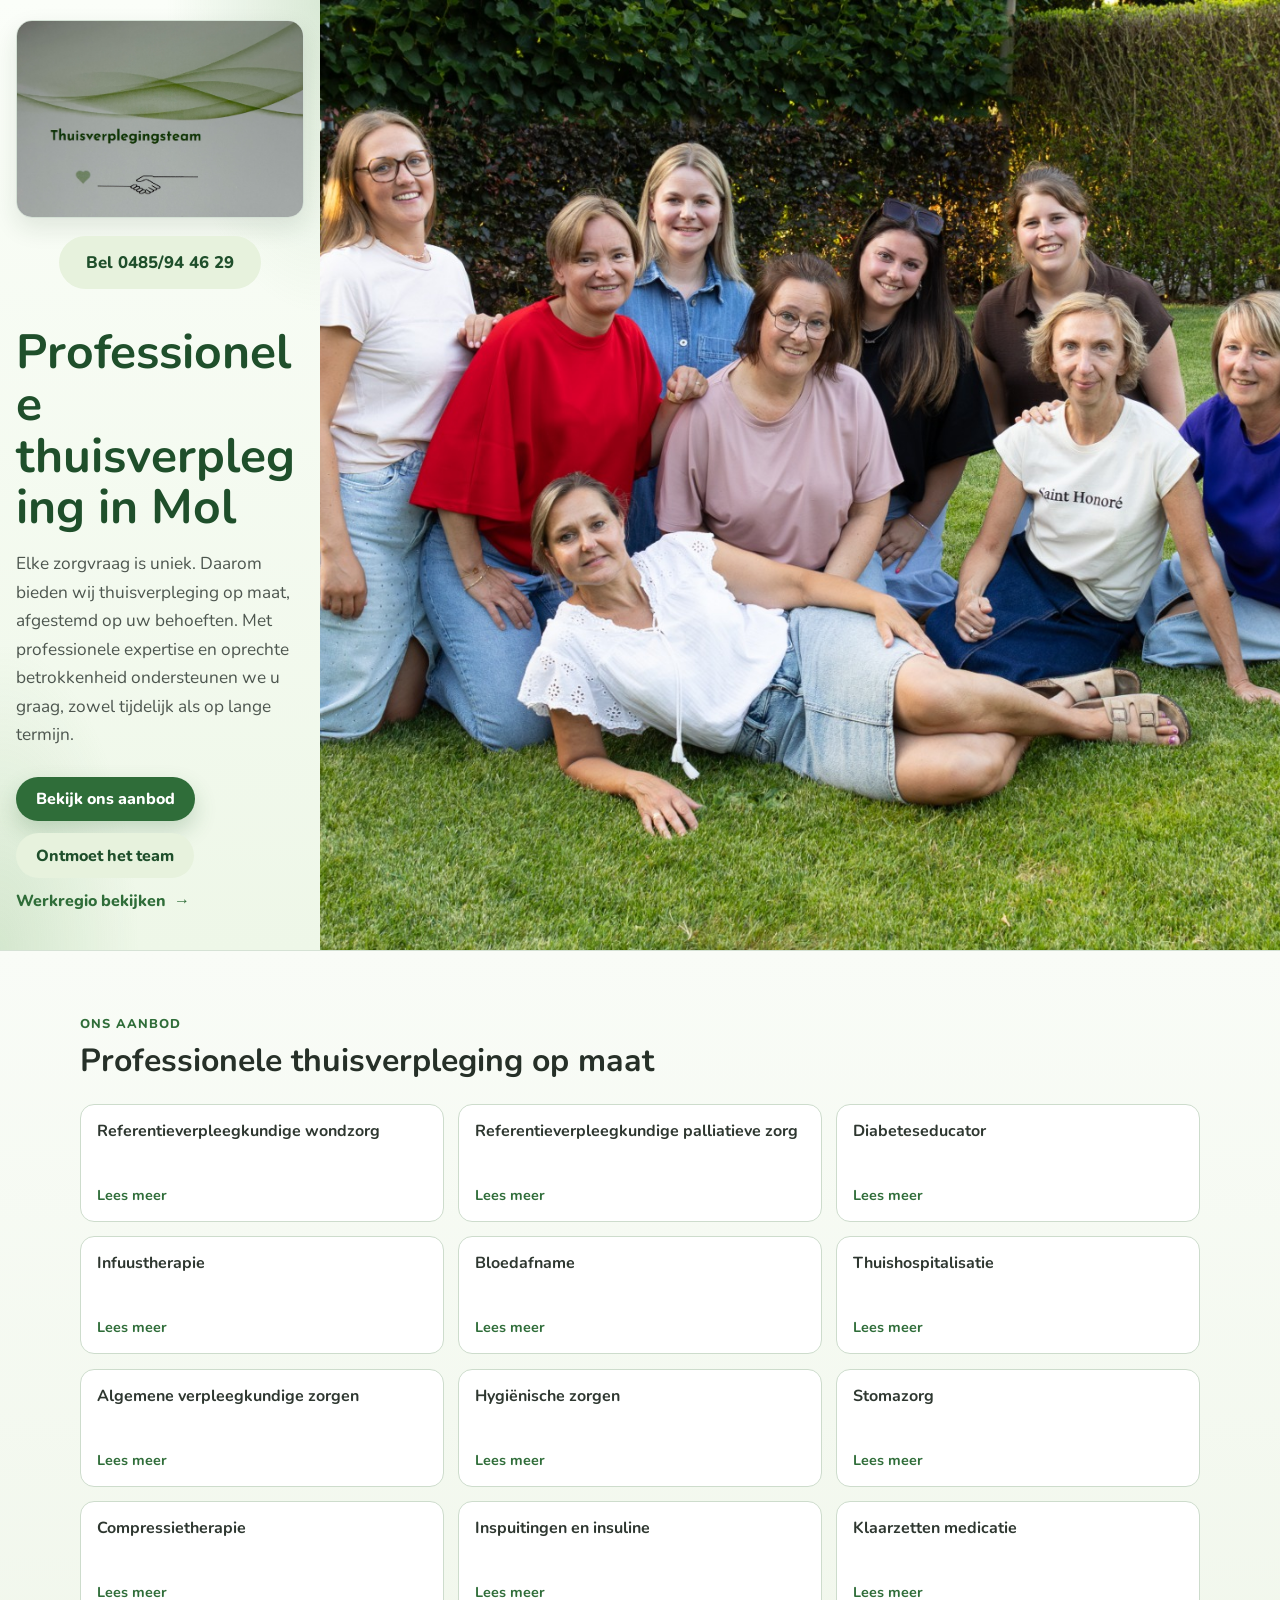
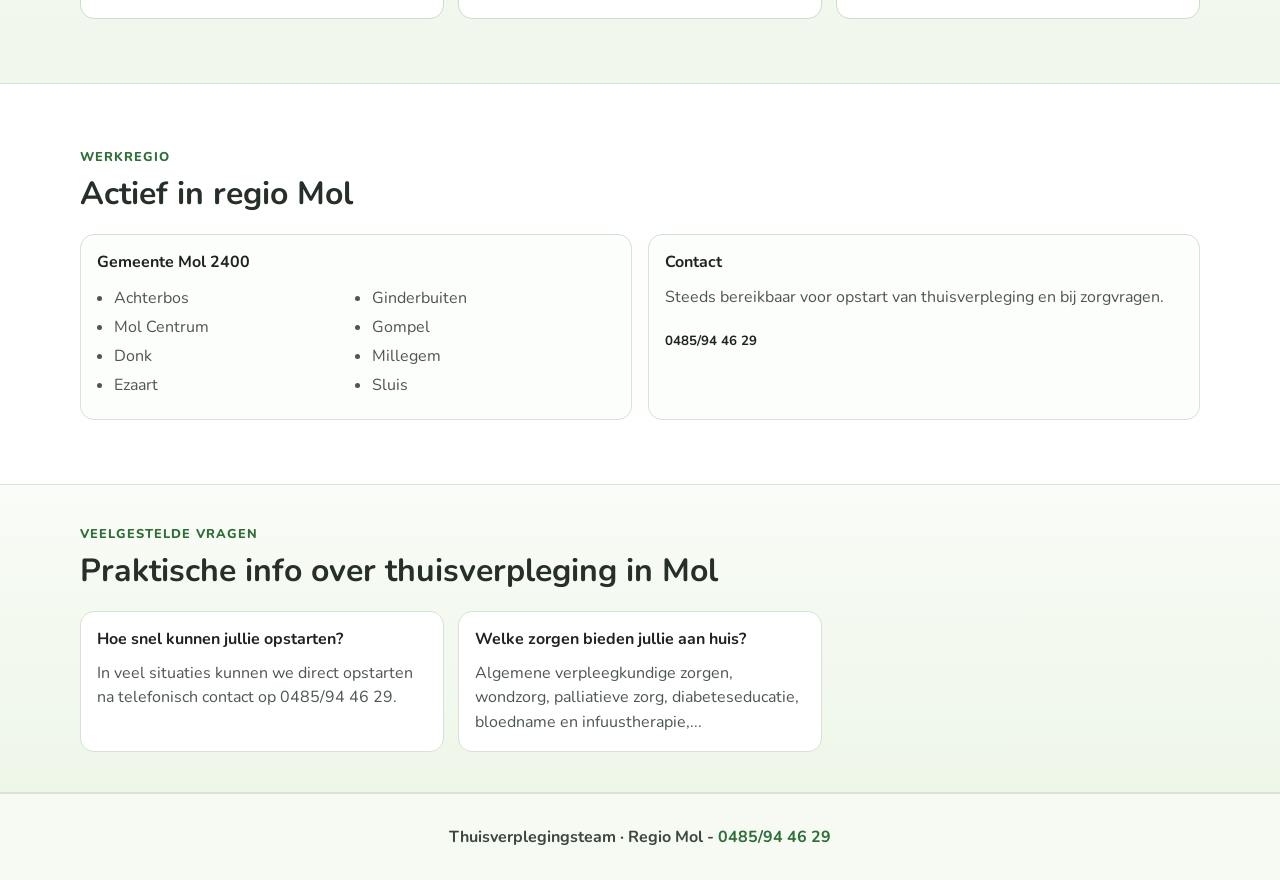
==== index.html @ 02ca42aa "changed picture" ====
<!DOCTYPE html>
<html lang="nl">
<head>
  <meta charset="UTF-8">
  <meta name="viewport" content="width=device-width, initial-scale=1.0">
  <meta name="description" content="Thuisverpleging in Mol met professionele verpleegkundige zorg aan huis, snelle opstart en persoonlijke begeleiding.">
  <meta name="robots" content="index, follow, max-image-preview:large">
  <meta property="og:type" content="website">
  <meta property="og:locale" content="nl_BE">
  <meta property="og:title" content="Thuisverpleging in Mol | Thuisverplegingsteam">
  <meta property="og:description" content="Professionele thuisverpleging in Mol met zorg op maat, snelle opstart en warme begeleiding.">
  <meta property="og:image" content="assets/portraits/groepsfoto.png">
  <meta property="og:image:alt" content="Thuisverpleging in regio Mol">
  <meta name="twitter:card" content="summary_large_image">
  <meta name="twitter:title" content="Thuisverpleging in Mol | Thuisverplegingsteam">
  <meta name="twitter:description" content="Professionele thuisverpleging in Mol met zorg op maat en snelle opstart.">
  <title>Thuisverpleging in Mol | Thuisverplegingsteam</title>
  <link rel="preconnect" href="https://fonts.googleapis.com">
  <link rel="preconnect" href="https://fonts.gstatic.com" crossorigin>
  <link href="https://fonts.googleapis.com/css2?family=Nunito:wght@400;600;700;800&display=swap" rel="stylesheet">
  <link rel="stylesheet" href="styles.css">
  <script type="application/ld+json">
    {
      "@context": "https://schema.org",
      "@type": "HomeHealthCareService",
      "name": "Thuisverplegingsteam",
      "description": "Professionele thuisverpleging in regio Mol met persoonlijke zorg op maat.",
      "telephone": "+32485944629",
      "areaServed": {
        "@type": "Place",
        "name": "Mol"
      },
      "address": {
        "@type": "PostalAddress",
        "addressLocality": "Mol",
        "postalCode": "2400",
        "addressCountry": "BE"
      },
      "hasOfferCatalog": {
        "@type": "OfferCatalog",
        "name": "Thuisverpleging diensten",
        "itemListElement": [
          {"@type": "Offer", "itemOffered": {"@type": "Service", "name": "Wondzorg"}},
          {"@type": "Offer", "itemOffered": {"@type": "Service", "name": "Palliatieve zorg"}},
          {"@type": "Offer", "itemOffered": {"@type": "Service", "name": "Diabeteseducatie"}},
          {"@type": "Offer", "itemOffered": {"@type": "Service", "name": "Infuustherapie"}}
        ]
      }
    }
  </script>
  <script type="application/ld+json">
    {
      "@context": "https://schema.org",
      "@type": "FAQPage",
      "mainEntity": [
        {
          "@type": "Question",
          "name": "Hoe snel kunnen jullie opstarten?",
          "acceptedAnswer": {
            "@type": "Answer",
            "text": "In veel situaties kunnen we snel opstarten na telefonisch contact op 0485/94 46 29."
          }
        },
        {
          "@type": "Question",
          "name": "In welke regio werken jullie?",
          "acceptedAnswer": {
            "@type": "Answer",
            "text": "Wij werken in Mol (2400), inclusief onder andere Achterbos, Donk, Gompel, Rauw en Wezel."
          }
        },
        {
          "@type": "Question",
          "name": "Welke zorgen bieden jullie aan huis?",
          "acceptedAnswer": {
            "@type": "Answer",
            "text": "Onder meer wondzorg, palliatieve zorg, diabeteseducatie, infuustherapie en algemene verpleegkundige zorgen."
          }
        }
      ]
    }
  </script>
</head>
<body>
  <main class="site">
    <header class="hero">
      <div class="hero-inner">
        <div class="hero-content-panel">
          <div class="hero-bg" aria-hidden="true"></div>

          <div class="hero-content-inner">
            <div class="brand-banner-wrap">
              <img class="brand-banner" src="assets/voorbeeld.jpg" alt="Thuisverplegingsteam logo en header">
            </div>

            <div class="topbar">
              <div class="top-actions">
                <a class="btn btn-soft top-call-btn" href="tel:0485944629">Bel 0485/94 46 29</a>
              </div>
            </div>

            <div class="hero-layout">
              <div class="hero-copy">
                <h1>Professionele thuisverpleging in Mol</h1>
                <p>
                    Elke zorgvraag is uniek. 
                    Daarom bieden wij thuisverpleging op maat, afgestemd op uw behoeften. 
                    Met professionele expertise en oprechte betrokkenheid ondersteunen we u graag, zowel tijdelijk als op lange termijn.
                </p>
                <div class="actions">
                  <a class="btn" href="#aanbod">Bekijk ons aanbod</a>
                  <a class="btn btn-soft" href="ons-team.html">Ontmoet het team</a>
                  <a class="link-arrow" href="#regio">Werkregio bekijken</a>
                </div>
              </div>
            </div>
          </div>
        </div>

        <aside class="hero-image-panel" aria-label="Groepsfoto">
          <img class="hero-image" src="assets/portraits/groepsfoto.png" alt="Thuisverpleging in regio Mol" fetchpriority="high" decoding="async">
        </aside>
      </div>
    </header>

    <!--section class="trust">
      <div class="container">
        <h2>Wendy Van der Borght</h2>
        <p class="subtitle">Referentieverpleegkundige palliatieve zorg</p>
        <p class="quote">"Wees gerust, wij begrijpen jouw zorg."</p>
        <p class="lead">
          Wij zijn een ervaren team en bouwen elke zorgrelatie op vertrouwen, duidelijkheid en respect.
          Hieronder vind je een overzicht van onze zorgverlening.
        </p>
      </div>
    </section-->

    <section id="aanbod" class="services">
      <div class="container">
        <p class="section-tag">Ons Aanbod</p>
        <h3>Professionele thuisverpleging op maat</h3>
        <div class="service-grid">
          <a class="service-card" href="services/wondzorg.html"><span>Referentieverpleegkundige wondzorg</span><strong>Lees meer</strong></a>
          <a class="service-card" href="services/palliatieve-zorg.html"><span>Referentieverpleegkundige palliatieve zorg</span><strong>Lees meer</strong></a>
          <a class="service-card" href="services/diabeteseducator.html"><span>Diabeteseducator</span><strong>Lees meer</strong></a>
          <a class="service-card" href="services/infuustherapie.html"><span>Infuustherapie</span><strong>Lees meer</strong></a>
          <a class="service-card" href="services/bloedafname.html"><span>Bloedafname</span><strong>Lees meer</strong></a>
          <a class="service-card" href="services/thuishospitalisatie.html"><span>Thuishospitalisatie</span><strong>Lees meer</strong></a>
          <a class="service-card" href="services/algemene-verpleegkundige-zorgen.html"><span>Algemene verpleegkundige zorgen</span><strong>Lees meer</strong></a>
          <a class="service-card" href="services/hygienische-zorgen.html"><span>Hygiënische zorgen</span><strong>Lees meer</strong></a>
          <a class="service-card" href="services/stomazorg.html"><span>Stomazorg</span><strong>Lees meer</strong></a>
          <a class="service-card" href="services/compressietherapie.html"><span>Compressietherapie</span><strong>Lees meer</strong></a>
          <a class="service-card" href="services/inspuitingen-en-insuline.html"><span>Inspuitingen en insuline</span><strong>Lees meer</strong></a>
          <a class="service-card" href="services/klaarzetten-medicatie.html"><span>Klaarzetten medicatie</span><strong>Lees meer</strong></a>
        </div>
      </div>
    </section>

    <section id="regio" class="regions">
      <div class="container">
        <p class="section-tag">Werkregio</p>
        <h3>Actief in regio Mol</h3>
        <div class="region-grid">
          <article>
            <h4>Gemeente Mol 2400</h4>
            <ul>
              <li>Achterbos</li>
              <li>Mol Centrum</li>
              <li>Donk</li>
              <li>Ezaart</li>
              <li>Ginderbuiten</li>
              <li>Gompel</li>
              <li>Millegem</li>
              <li>Sluis</li>
            </ul>
          </article>
          <article class="contact-card">
            <h4>Contact</h4>
            <p>Steeds bereikbaar voor opstart van thuisverpleging en bij zorgvragen.</p>
            <h5>0485/94 46 29</h5>
          </article>
        </div>
      </div>
    </section>

    <section class="faq" aria-labelledby="faq-title">
      <div class="container">
        <p class="section-tag">Veelgestelde vragen</p>
        <h3 id="faq-title">Praktische info over thuisverpleging in Mol</h3>
        <div class="faq-grid">
          <article>
            <h4>Hoe snel kunnen jullie opstarten?</h4>
            <p>In veel situaties kunnen we direct opstarten na telefonisch contact op 0485/94 46 29.</p>
          </article>
          <article>
            <h4>Welke zorgen bieden jullie aan huis?</h4>
            <p>Algemene verpleegkundige zorgen, wondzorg, palliatieve zorg, diabeteseducatie, bloedname en infuustherapie,...</p>
          </article>
        </div>
      </div>
    </section>

    <footer class="site-footer">
      <p>Thuisverplegingsteam · Regio Mol - <a href="tel:0485944629">0485/94 46 29</a></p>
    </footer>
  </main>
</body>
</html>
---- styles.css ----
:root {
  --green-50: #f6faf3;
  --green-100: #ebf5e4;
  --green-200: #d6eac9;
  --green-500: #6ea768;
  --green-700: #2f6d39;
  --green-800: #1f4f2b;
  --text-900: #1f2320;
  --text-700: #4d564f;
  --line: #d8e2d7;
}

* {
  box-sizing: border-box;
}

body {
  margin: 0;
  font-family: "Nunito", "Segoe UI", sans-serif;
  color: var(--text-900);
  background: linear-gradient(180deg, #fcfefb 0%, #f4f8f1 100%);
  overflow-x: hidden;
}

.site {
  min-height: 100vh;
}

.container {
  width: min(1120px, calc(100% - 2rem));
  margin: 0 auto;
}

.hero {
  position: relative;
  min-height: auto;
  border-bottom: 1px solid #d5e2d5;
}

.hero-bg {
  position: absolute;
  inset: 0;
  z-index: -1;
  background:
    radial-gradient(ellipse 80% 55% at 100% 0%, rgba(110, 167, 104, 0.24), transparent 60%),
    radial-gradient(ellipse 70% 52% at 0% 100%, rgba(110, 167, 104, 0.2), transparent 62%),
    linear-gradient(180deg, #fbfef9 0%, #eef7e8 100%);
}

.hero-inner {
  min-height: auto;
  display: grid;
  grid-template-columns: 1fr;
}

.hero-content-panel {
  position: relative;
  isolation: isolate;
  overflow: hidden;
}

.hero-content-inner {
  width: calc(100% - 1.5rem);
  margin: 0 auto;
  padding: 1rem 0 1.8rem;
}

.brand-banner-wrap {
  margin-bottom: 0.8rem;
  border-radius: 12px;
  overflow: hidden;
  border: 1px solid #d4e1d5;
  box-shadow: 0 10px 24px rgba(28, 56, 28, 0.11);
  background: #f8fbf6;
}

.brand-banner {
  display: block;
  width: 100%;
  height: auto;
}

.topbar {
  display: flex;
  justify-content: center;
  align-items: center;
  gap: 1rem;
  margin-bottom: 1.2rem;
}

.top-actions {
  display: flex;
  align-items: center;
  justify-content: center;
}

.top-call-btn {
  font-size: 1rem;
  padding: 0.84rem 1.35rem;
}

.text-link {
  text-decoration: none;
  color: var(--green-700);
  font-weight: 800;
}

.text-link:hover,
.text-link:focus-visible {
  text-decoration: underline;
}

.brand {
  margin: 0;
  font-weight: 800;
  letter-spacing: 0.015em;
  color: var(--green-700);
  font-size: clamp(1.1rem, 2.5vw, 1.45rem);
}

.hero-copy {
  max-width: 720px;
}

.hero-layout {
  margin-top: 0.2rem;
}

.eyebrow {
  margin: 0;
  text-transform: uppercase;
  letter-spacing: 0.08em;
  font-size: 0.8rem;
  font-weight: 800;
  color: var(--green-700);
}

h1 {
  margin: 0.42rem 0 1rem;
  font-size: clamp(1.85rem, 8.2vw, 2.6rem);
  line-height: 1.08;
  color: var(--green-800);
  overflow-wrap: anywhere;
  hyphens: auto;
}

.hero-copy p {
  margin: 0;
  max-width: 62ch;
  line-height: 1.55;
  font-size: 1.01rem;
  color: var(--text-700);
}

.hero-image-panel {
  order: -1;
  min-height: 46vh;
  overflow: hidden;
}

.hero-image {
  width: 100%;
  height: 46vh;
  display: block;
  object-fit: cover;
  object-position: center;
  filter: none;
}

.actions {
  margin-top: 1.2rem;
  display: flex;
  flex-direction: column;
  align-items: stretch;
  gap: 0.55rem;
}

.actions .btn,
.actions .btn-soft {
  width: 100%;
}

.btn {
  display: inline-flex;
  align-items: center;
  justify-content: center;
  text-decoration: none;
  border: 0;
  border-radius: 999px;
  padding: 0.7rem 1.25rem;
  font-weight: 800;
  background: var(--green-700);
  color: #fff;
  transition: transform 160ms ease, box-shadow 160ms ease;
  box-shadow: 0 10px 22px rgba(47, 109, 57, 0.23);
}

.btn-soft {
  background: #e7f2dd;
  color: var(--green-800);
  box-shadow: none;
}

.btn:hover,
.btn:focus-visible,
.btn-soft:hover,
.btn-soft:focus-visible {
  transform: translateY(-1px);
}

.link-arrow {
  display: inline-flex;
  align-items: center;
  text-decoration: none;
  color: var(--green-700);
  font-weight: 800;
  padding: 0.35rem 0.1rem;
}

.link-arrow::after {
  content: "\2192";
  margin-left: 0.5rem;
}

.trust,
.services,
.regions {
  padding: 2.5rem 0;
}

.trust {
  background: #fff;
  border-bottom: 1px solid var(--line);
}

h2,
h3,
h4 {
  margin: 0;
}

h2 {
  font-size: clamp(1.55rem, 3.5vw, 2.2rem);
  color: #2b342c;
}

.subtitle {
  margin: 0.22rem 0 1rem;
  color: var(--green-700);
  font-weight: 700;
}

.quote {
  margin: 0;
  font-size: clamp(1.15rem, 2.2vw, 1.4rem);
  font-weight: 800;
  color: #334436;
}

.lead {
  margin: 1rem 0 0;
  max-width: 70ch;
  line-height: 1.65;
  color: var(--text-700);
}

.services {
  background: linear-gradient(180deg, #f9fcf7 0%, #f1f7ec 100%);
  border-bottom: 1px solid var(--line);
}

.section-tag {
  margin: 0;
  text-transform: uppercase;
  letter-spacing: 0.08em;
  font-size: 0.8rem;
  font-weight: 800;
  color: var(--green-700);
}

h3 {
  margin-top: 0.35rem;
  font-size: clamp(1.4rem, 3vw, 2rem);
  color: #263028;
}

.service-grid {
  margin-top: 1.4rem;
  display: grid;
  grid-template-columns: 1fr;
  gap: 0.9rem;
}

.service-card {
  text-decoration: none;
  border: 1px solid #cddccc;
  background: #fff;
  border-radius: 14px;
  padding: 1rem;
  display: flex;
  flex-direction: column;
  gap: 0.8rem;
  color: #2e3730;
  min-height: 104px;
  transition: transform 150ms ease, border-color 150ms ease, box-shadow 150ms ease;
}

.service-card span {
  font-weight: 700;
  line-height: 1.35;
}

.service-card strong {
  margin-top: auto;
  font-size: 0.9rem;
  color: var(--green-700);
}

.service-card:hover,
.service-card:focus-visible {
  transform: translateY(-2px);
  border-color: var(--green-500);
  box-shadow: 0 10px 18px rgba(42, 84, 49, 0.11);
}

.regions {
  background: #fff;
}

.faq {
  background: linear-gradient(180deg, #f9fcf7 0%, #eef6e8 100%);
  border-top: 1px solid var(--line);
  border-bottom: 1px solid var(--line);
  padding: 2.5rem 0;
}

.faq-grid {
  margin-top: 1.2rem;
  display: grid;
  gap: 0.9rem;
  grid-template-columns: 1fr;
}

.faq-grid article {
  background: #fff;
  border: 1px solid #d6e2d5;
  border-radius: 14px;
  padding: 1rem;
}

.faq-grid p {
  margin: 0.65rem 0 0;
  color: var(--text-700);
  line-height: 1.55;
}

.region-grid {
  margin-top: 1.2rem;
  display: grid;
  grid-template-columns: 1fr;
  gap: 1rem;
}

.region-grid article {
  border: 1px solid #d6e2d5;
  border-radius: 14px;
  background: #fcfefb;
  padding: 1rem;
}

.region-grid ul {
  margin: 0.85rem 0 0;
  padding-left: 1.05rem;
  columns: 1;
  gap: 1rem;
}

.region-grid li {
  margin: 0 0 0.45rem;
  break-inside: avoid;
  color: var(--text-700);
}

.contact-card p {
  margin: 0.75rem 0 0;
  color: var(--text-700);
  line-height: 1.55;
}

.contact-card .phone {
  margin: 1rem 0;
  font-size: 1.8rem;
  font-weight: 800;
  color: #222a24;
}

.site-footer {
  border-top: 1px solid var(--line);
  padding: 1rem;
  background: #f6faf3;
  display: flex;
  flex-wrap: wrap;
  justify-content: center;
  gap: 0.8rem 1.5rem;
  font-weight: 700;
  color: #3b473f;
  text-align: center;
}

.site-footer a {
  color: var(--green-700);
  text-decoration: none;
}

.site-footer a:hover,
.site-footer a:focus-visible {
  text-decoration: underline;
}

@media (min-width: 641px) {
  .hero-content-inner {
    width: min(620px, calc(100% - 2rem));
  }

  .service-grid {
    grid-template-columns: repeat(2, minmax(0, 1fr));
  }

  .faq-grid {
    grid-template-columns: repeat(2, minmax(0, 1fr));
  }
}

@media (max-width: 430px) {
  .hero-content-inner {
    width: calc(100% - 1rem);
    padding: 0.8rem 0 1.35rem;
  }

  .brand-banner-wrap {
    margin-bottom: 0.62rem;
  }

  .topbar {
    margin-bottom: 0.95rem;
  }

  .top-call-btn {
    width: 100%;
    font-size: 0.98rem;
    padding: 0.82rem 1rem;
  }

  h1 {
    font-size: clamp(1.7rem, 10.5vw, 2.15rem);
    line-height: 1.12;
    letter-spacing: -0.01em;
    margin-bottom: 0.62rem;
  }

  .hero-copy p {
    font-size: 0.98rem;
    line-height: 1.52;
  }

  .actions {
    margin-top: 1rem;
  }

  .actions .btn,
  .actions .btn-soft {
    min-height: 48px;
    font-size: 1.03rem;
  }

  .hero-image-panel {
    min-height: 42vh;
  }

  .hero-image {
    height: 42vh;
    min-height: 300px;
    object-position: 56% center;
  }

  .trust,
  .services,
  .regions,
  .faq {
    padding: 2rem 0;
  }
}

@media (min-width: 1025px) {
  .hero {
    min-height: 100vh;
  }

  .hero-inner {
    min-height: 100vh;
    grid-template-columns: 25% 75%;
  }

  .hero-content-inner {
    width: min(460px, calc(100% - 2rem));
    padding: 1.25rem 0 2.4rem;
  }

  .brand-banner-wrap {
    margin-bottom: 1.15rem;
    border-radius: 16px;
  }

  .topbar {
    margin-bottom: 2.4rem;
  }

  .top-call-btn {
    font-size: 1.05rem;
    padding: 0.92rem 1.7rem;
  }

  h1 {
    font-size: clamp(1.7rem, 3.8vw, 3rem);
  }

  .hero-copy p {
    font-size: 1.08rem;
    line-height: 1.65;
  }

  .hero-image-panel {
    order: 0;
    min-height: 100vh;
  }

  .hero-image {
    height: 100%;
  }

  .actions {
    margin-top: 1.7rem;
    flex-direction: row;
    flex-wrap: wrap;
    align-items: center;
    gap: 0.75rem;
  }

  .actions .btn,
  .actions .btn-soft {
    width: auto;
  }

  .faq-grid {
    grid-template-columns: repeat(3, minmax(0, 1fr));
  }

  .link-arrow {
    padding: 0;
  }

  .trust,
  .services,
  .regions {
    padding: 4rem 0;
  }

  .service-grid {
    grid-template-columns: repeat(3, minmax(0, 1fr));
  }

  .service-card {
    min-height: 118px;
  }

  .region-grid {
    grid-template-columns: repeat(2, minmax(0, 1fr));
  }

  .region-grid ul {
    columns: 2;
  }

  .site-footer {
    text-align: center;
  }
}
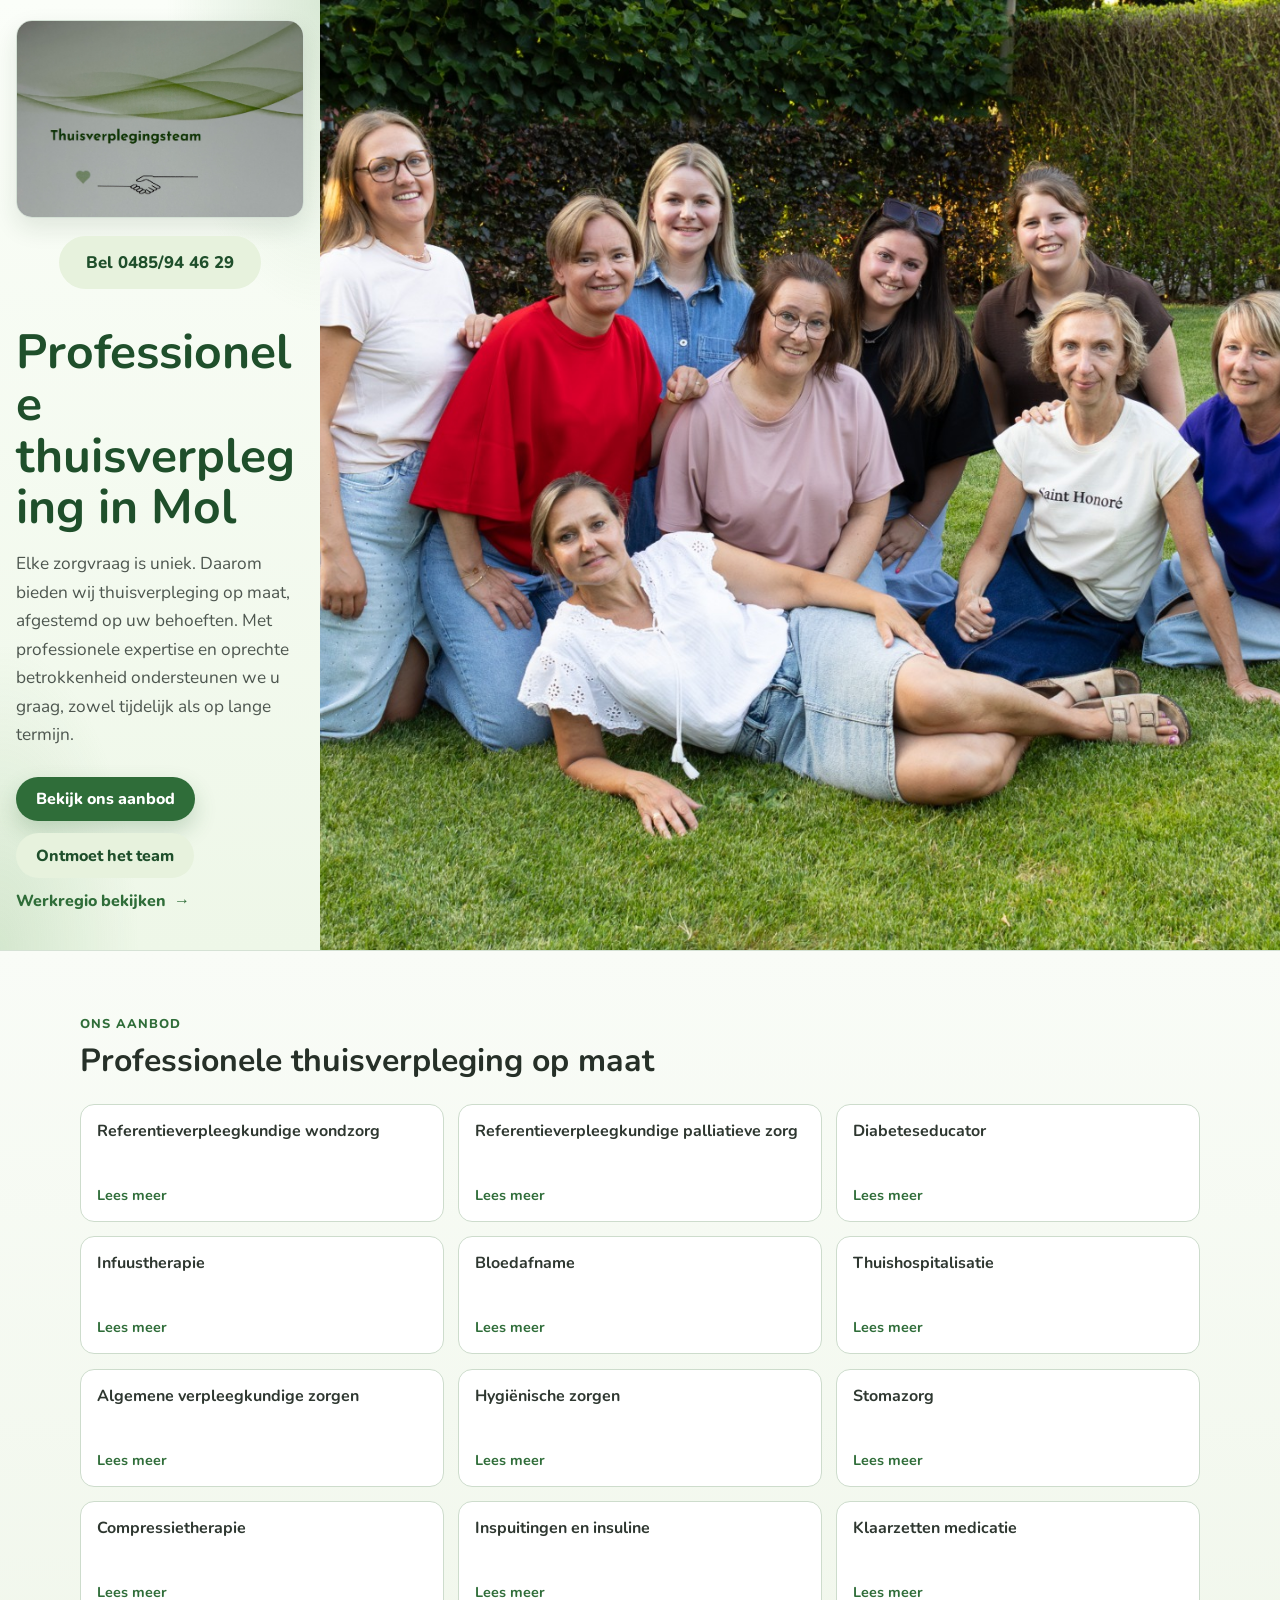
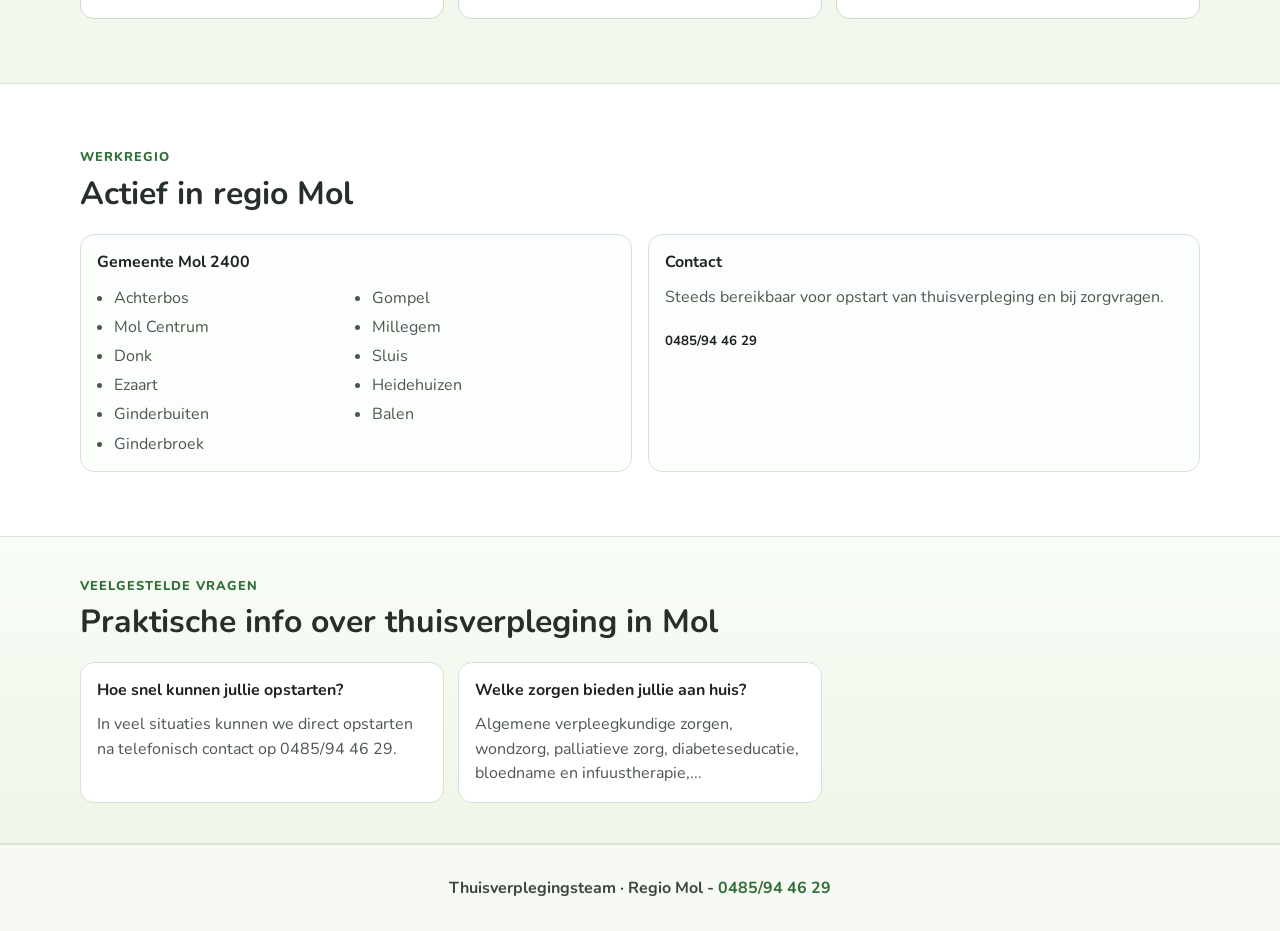
==== commit 4374aac8: "Update index.html" ====
--- a/index.html
+++ b/index.html
@@ -66,7 +66,7 @@
           "name": "In welke regio werken jullie?",
           "acceptedAnswer": {
             "@type": "Answer",
-            "text": "Wij werken in Mol (2400), inclusief onder andere Achterbos, Donk, Gompel, Rauw en Wezel."
+            "text": "Wij werken in Mol (2400), inclusief onder andere Achterbos, Mol Centrum, Donk, Ezaart, Ginderbuiten, Ginderbroek, Gompel, Millegem, Sluis, Heidehuizen en Balen."
           }
         },
         {
@@ -169,9 +169,12 @@
               <li>Donk</li>
               <li>Ezaart</li>
               <li>Ginderbuiten</li>
+              <li>Ginderbroek</li>
               <li>Gompel</li>
               <li>Millegem</li>
               <li>Sluis</li>
+              <li>Heidehuizen</li>
+              <li>Balen</li>
             </ul>
           </article>
           <article class="contact-card">
@@ -201,7 +204,7 @@
     </section>
 
     <footer class="site-footer">
-      <p>Thuisverplegingsteam · Regio Mol - <a href="tel:0485944629">0485/94 46 29</a></p>
+      <p>Thuisverplegingsteam · Regio Mol - <a class="nowrap" href="tel:0485944629">0485/94 46 29</a></p>
     </footer>
   </main>
 </body>
--- a/styles.css
+++ b/styles.css
@@ -97,6 +97,10 @@
 .top-call-btn {
   font-size: 1rem;
   padding: 0.84rem 1.35rem;
+}
+
+.nowrap {
+  white-space: nowrap;
 }
 
 .text-link {
@@ -410,6 +414,7 @@
 .site-footer a {
   color: var(--green-700);
   text-decoration: none;
+  white-space: nowrap;
 }
 
 .site-footer a:hover,
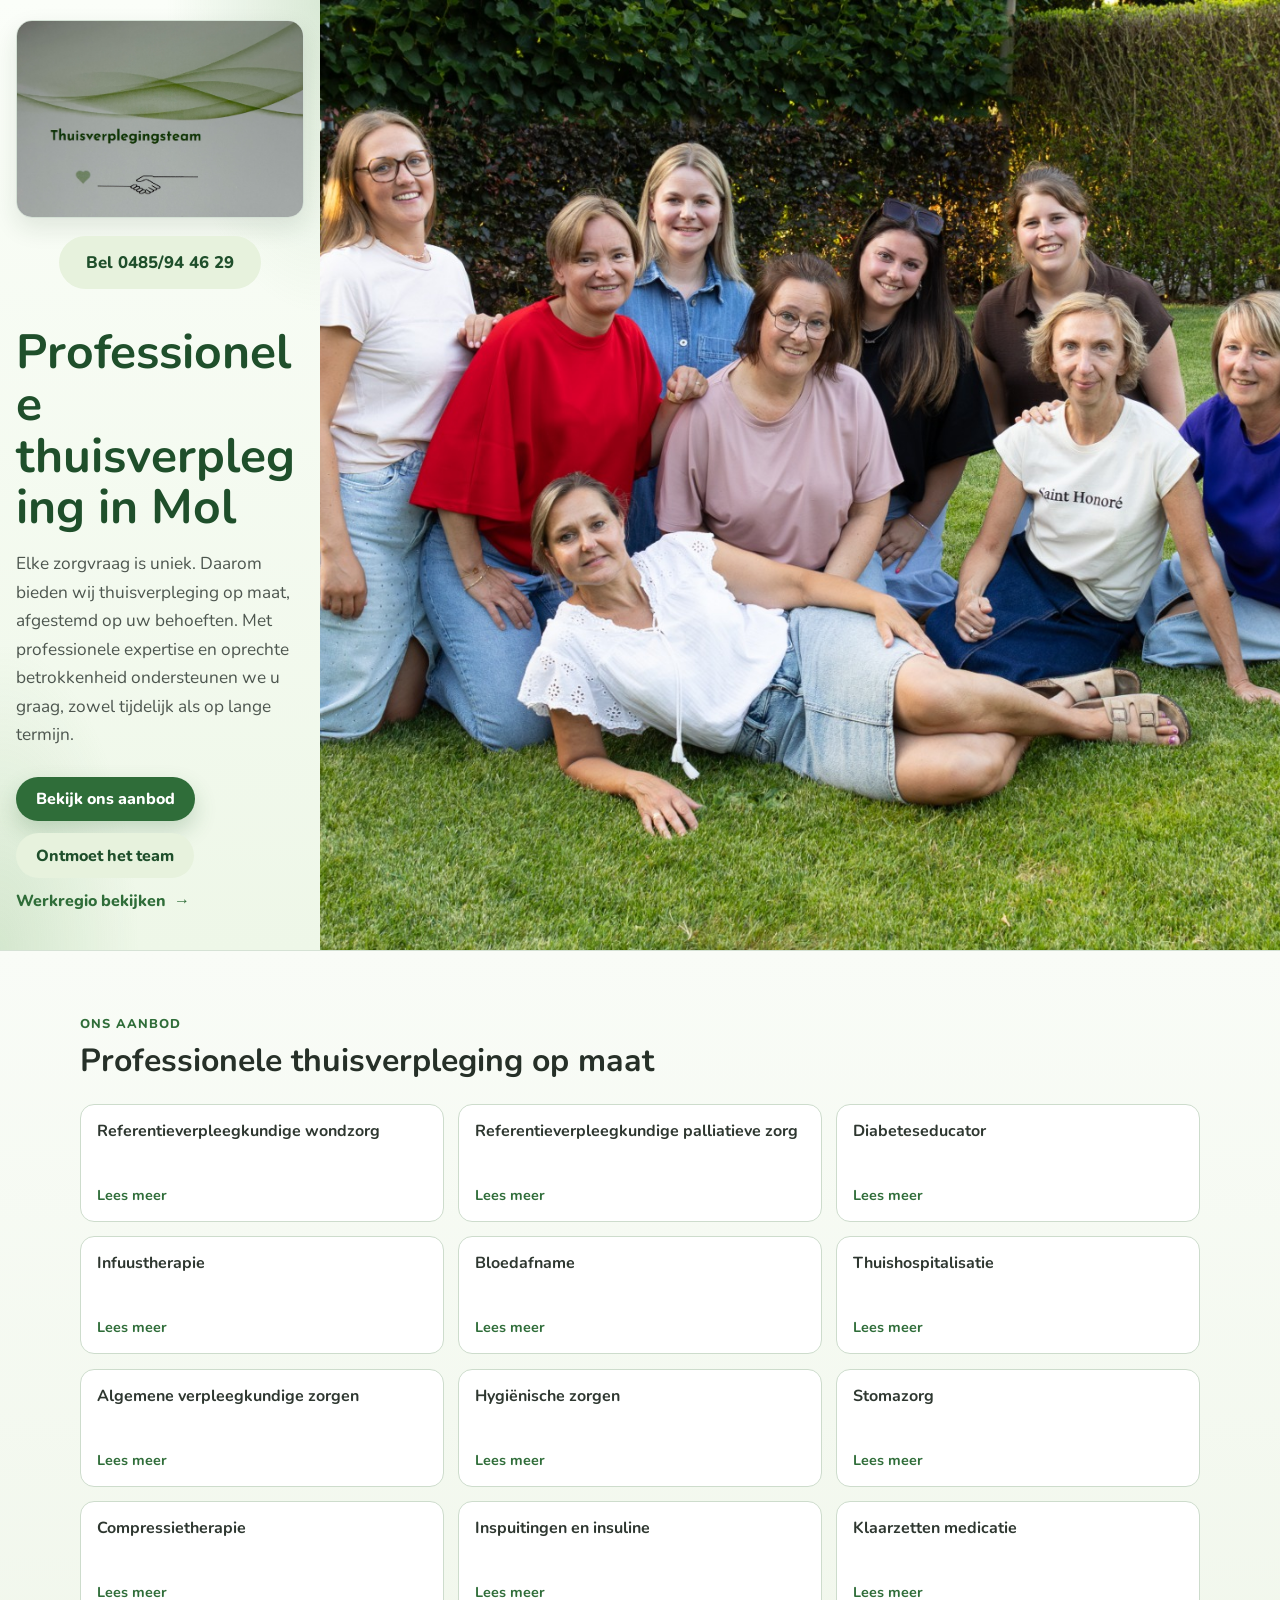
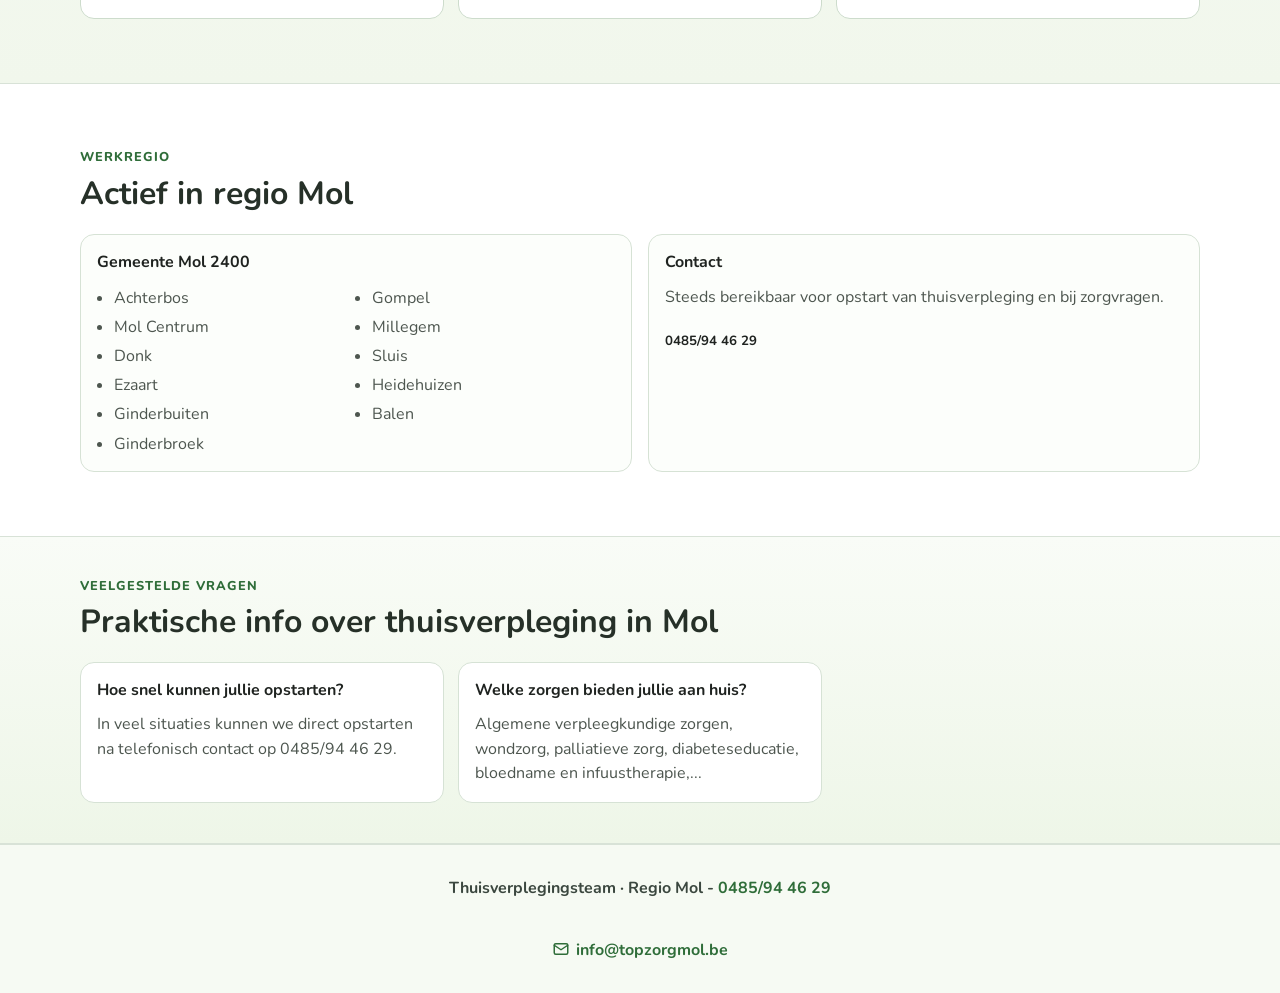
==== commit 37570ffe: "added email" ====
--- a/index.html
+++ b/index.html
@@ -205,6 +205,7 @@
 
     <footer class="site-footer">
       <p>Thuisverplegingsteam · Regio Mol - <a class="nowrap" href="tel:0485944629">0485/94 46 29</a></p>
+      <p><a href="mailto:info@topzorgmol.be"><svg width="18" height="18" viewBox="0 0 24 24" fill="none" stroke="currentColor" stroke-width="2" stroke-linecap="round" stroke-linejoin="round" aria-hidden="true" style="vertical-align:-3px;margin-right:0.4rem"><rect x="3" y="5" width="18" height="14" rx="2"/><path d="m3 7 9 6 9-6"/></svg>info@topzorgmol.be</a></p>
     </footer>
   </main>
 </body>
--- a/styles.css
+++ b/styles.css
@@ -403,9 +403,11 @@
   padding: 1rem;
   background: #f6faf3;
   display: flex;
-  flex-wrap: wrap;
+  flex-direction: column;
+  align-items: center;
+  text-align: center;
   justify-content: center;
-  gap: 0.8rem 1.5rem;
+  gap: 0.5rem;
   font-weight: 700;
   color: #3b473f;
   text-align: center;
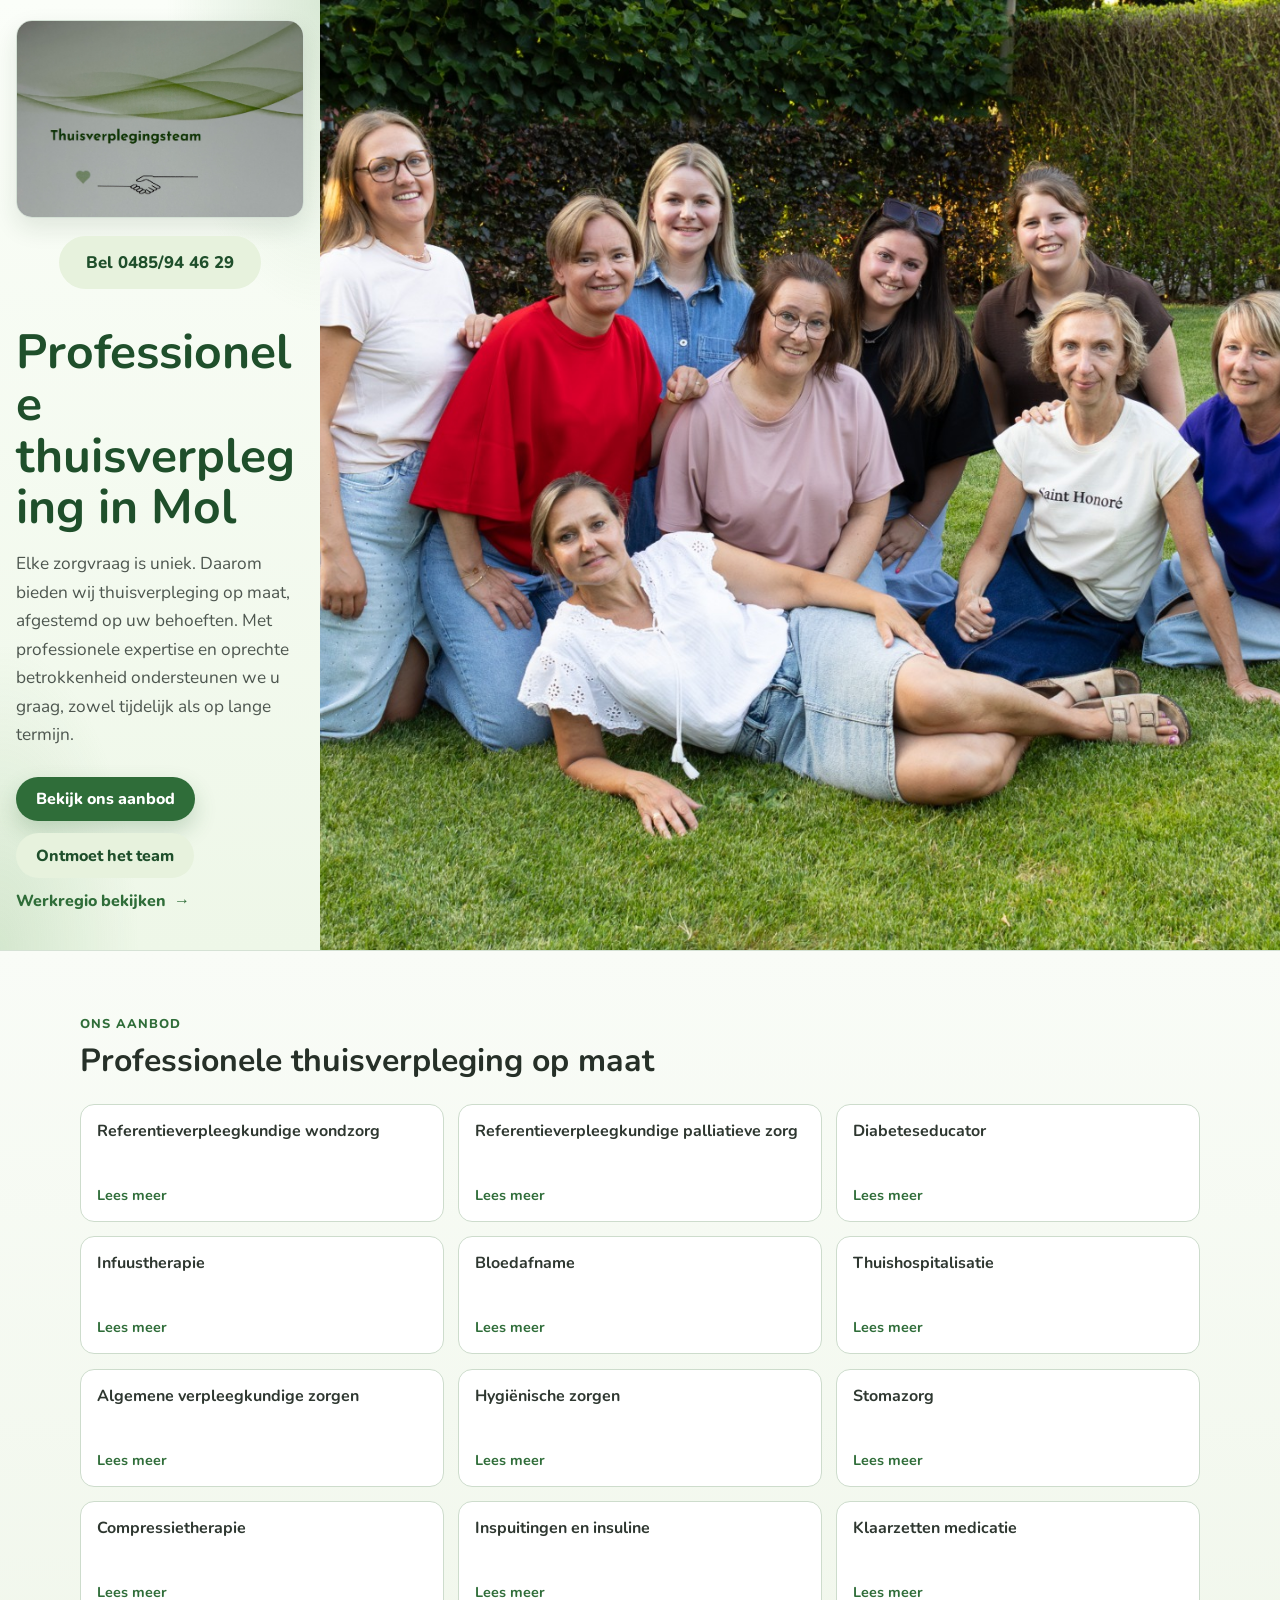
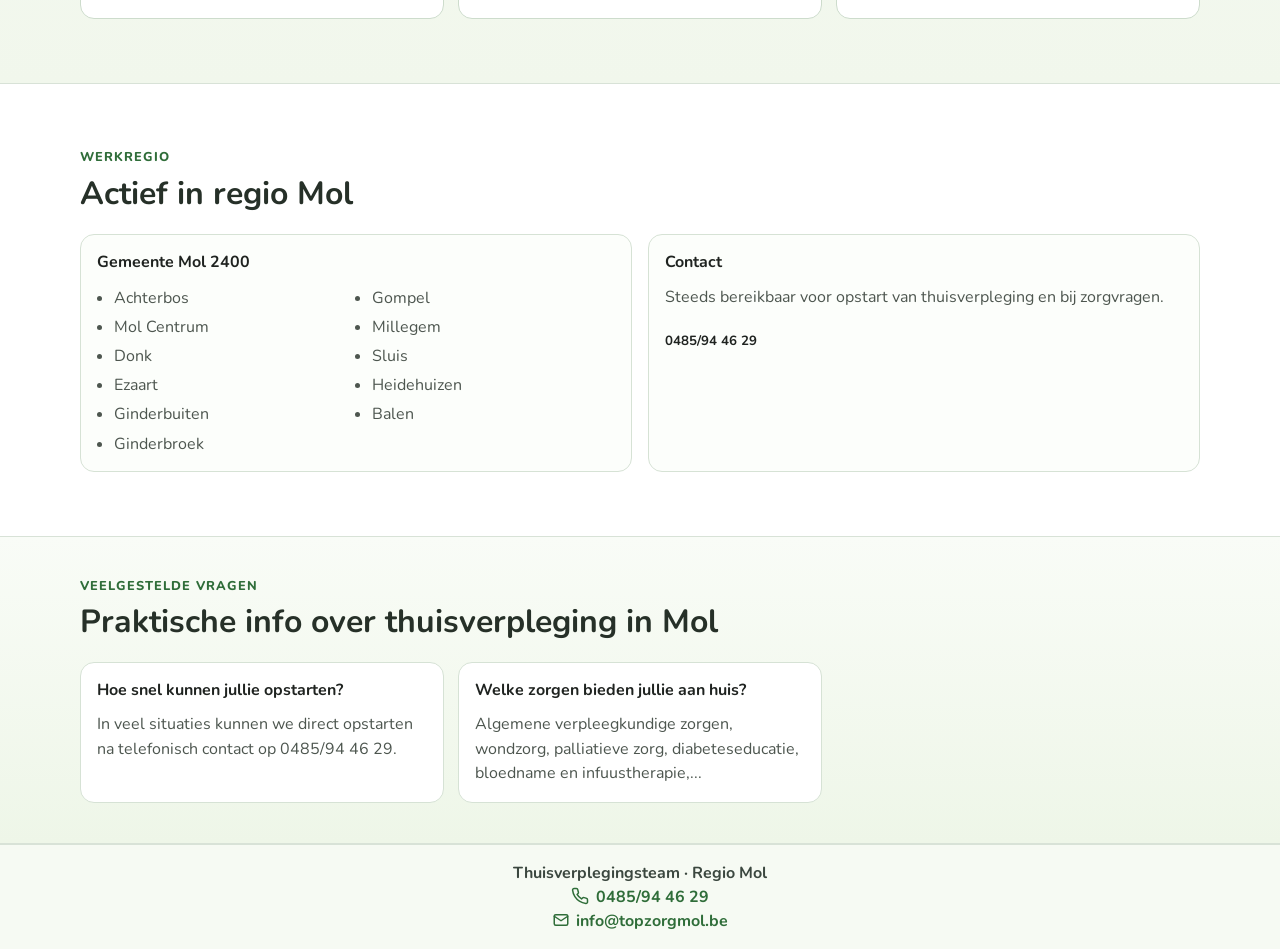
==== commit 16d074c8: "Icoontje gsm nummer" ====
--- a/index.html
+++ b/index.html
@@ -204,7 +204,8 @@
     </section>
 
     <footer class="site-footer">
-      <p>Thuisverplegingsteam · Regio Mol - <a class="nowrap" href="tel:0485944629">0485/94 46 29</a></p>
+      <p>Thuisverplegingsteam · Regio Mol</p>
+      <p><a class="nowrap" href="tel:0485944629"><svg width="18" height="18" viewBox="0 0 24 24" fill="none" stroke="currentColor" stroke-width="2" stroke-linecap="round" stroke-linejoin="round" aria-hidden="true" style="vertical-align:-3px;margin-right:0.4rem"><path d="M22 16.92v3a2 2 0 0 1-2.18 2 19.8 19.8 0 0 1-8.63-3.07 19.5 19.5 0 0 1-6-6A19.8 19.8 0 0 1 2.12 4.18 2 2 0 0 1 4.11 2h3a2 2 0 0 1 2 1.72c.13.96.36 1.9.7 2.81a2 2 0 0 1-.45 2.11L8.09 9.91a16 16 0 0 0 6 6l1.27-1.27a2 2 0 0 1 2.11-.45c.91.34 1.85.57 2.81.7A2 2 0 0 1 22 16.92z"/></svg>0485/94 46 29</a></p>
       <p><a href="mailto:info@topzorgmol.be"><svg width="18" height="18" viewBox="0 0 24 24" fill="none" stroke="currentColor" stroke-width="2" stroke-linecap="round" stroke-linejoin="round" aria-hidden="true" style="vertical-align:-3px;margin-right:0.4rem"><rect x="3" y="5" width="18" height="14" rx="2"/><path d="m3 7 9 6 9-6"/></svg>info@topzorgmol.be</a></p>
     </footer>
   </main>
--- a/styles.css
+++ b/styles.css
@@ -407,10 +407,15 @@
   align-items: center;
   text-align: center;
   justify-content: center;
-  gap: 0.5rem;
+  gap: 0;
   font-weight: 700;
   color: #3b473f;
   text-align: center;
+}
+
+.site-footer p {
+  margin: 0;
+  line-height: 1.5;
 }
 
 .site-footer a {
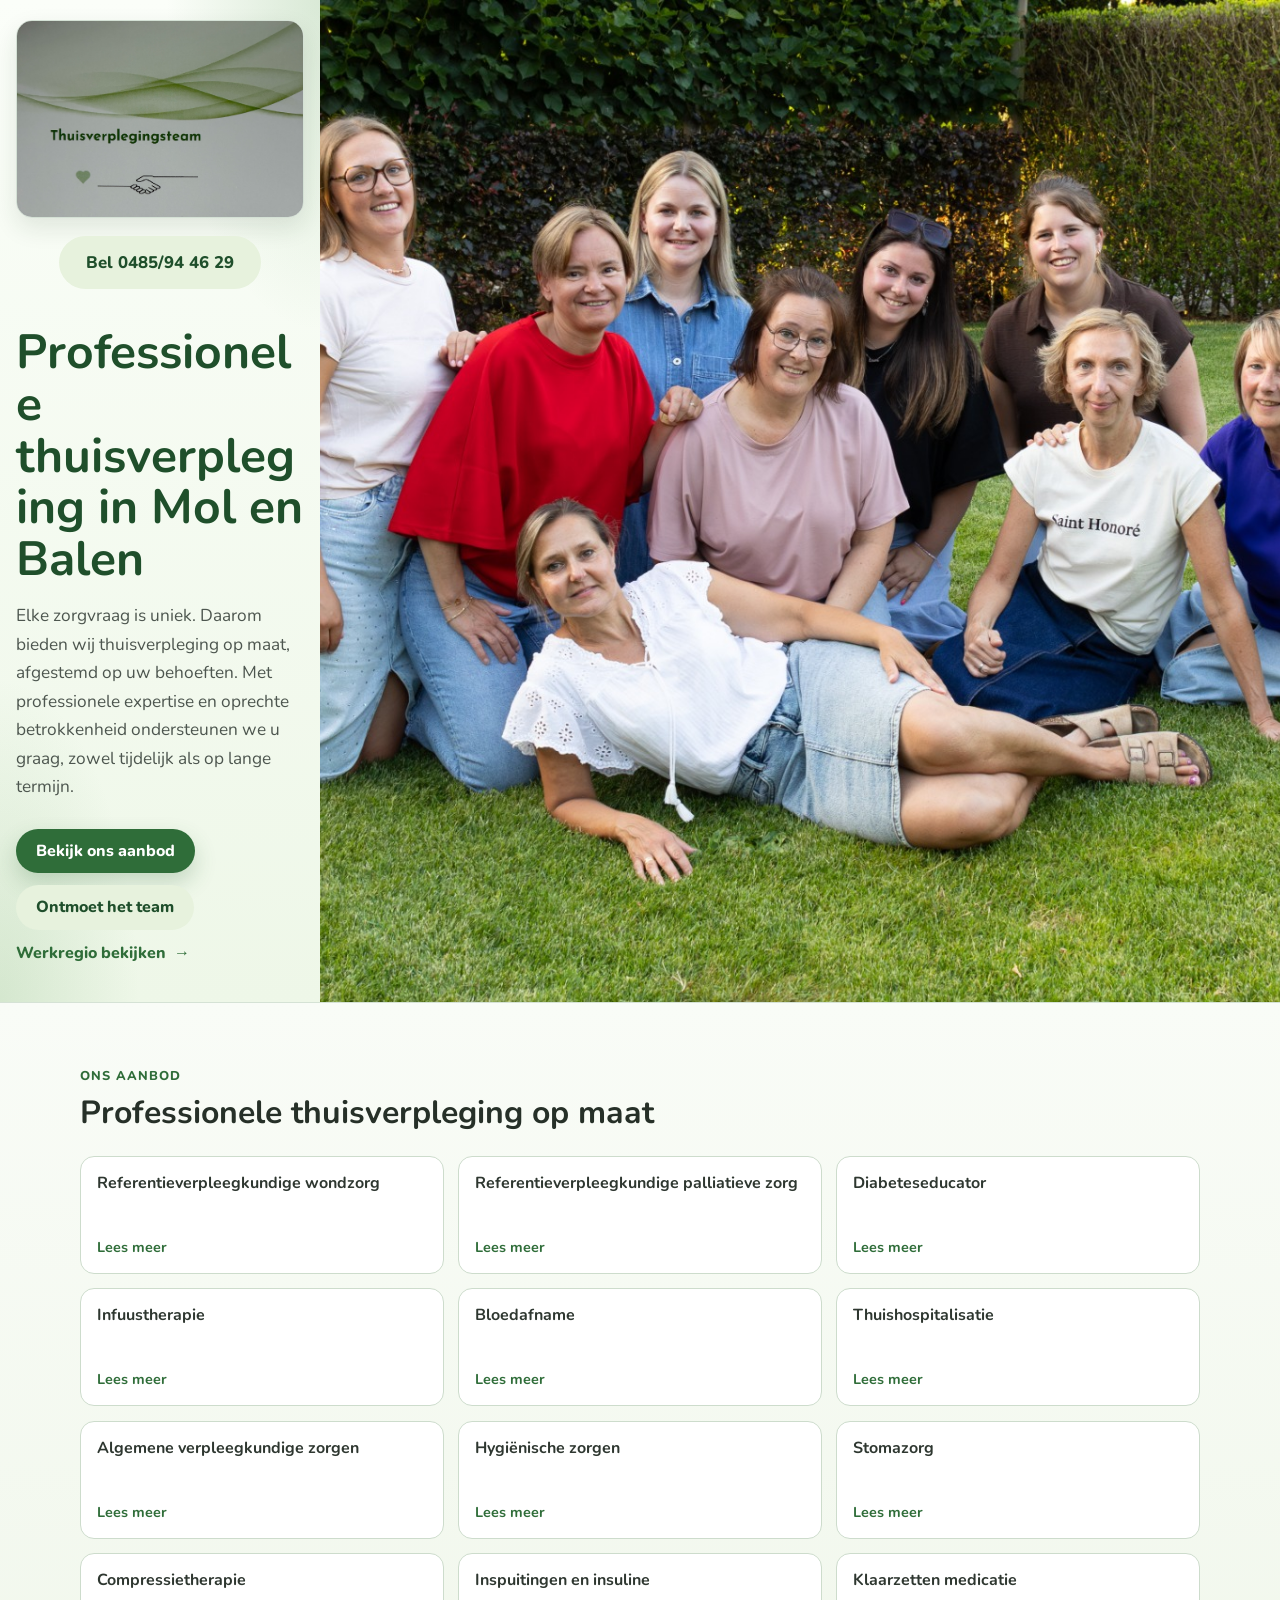
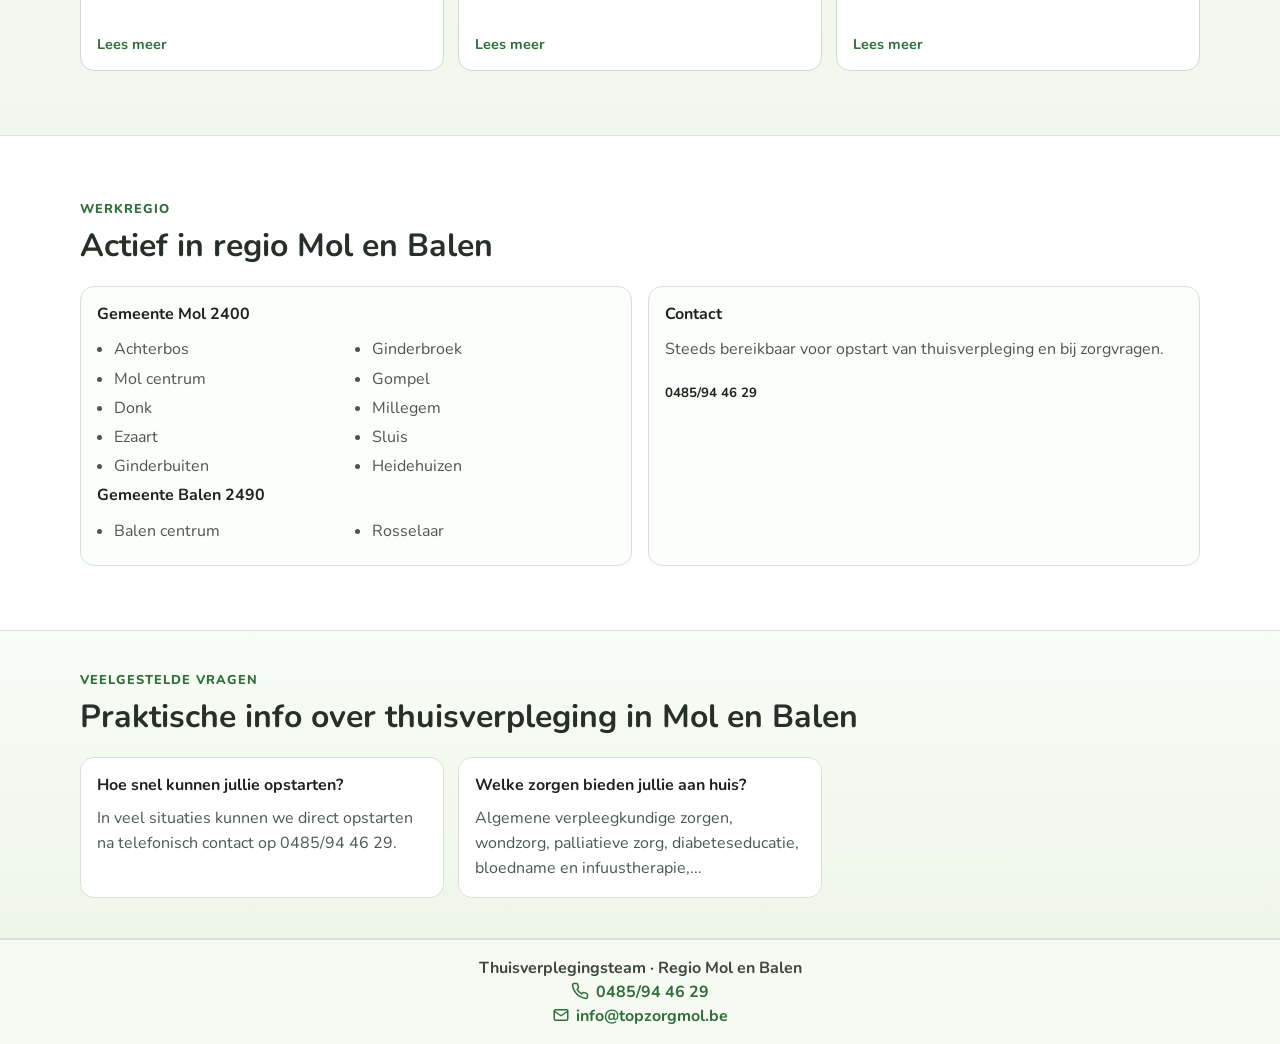
==== commit 2b3df8d2: "Regio Balen" ====
--- a/index.html
+++ b/index.html
@@ -3,28 +3,30 @@
 <head>
   <meta charset="UTF-8">
   <meta name="viewport" content="width=device-width, initial-scale=1.0">
-  <meta name="description" content="Thuisverpleging in Mol met professionele verpleegkundige zorg aan huis, snelle opstart en persoonlijke begeleiding.">
+  <meta name="description" content="Thuisverpleging in Mol en Balen met professionele verpleegkundige zorg aan huis, snelle opstart en persoonlijke begeleiding.">
   <meta name="robots" content="index, follow, max-image-preview:large">
   <meta property="og:type" content="website">
   <meta property="og:locale" content="nl_BE">
   <meta property="og:title" content="Thuisverpleging in Mol | Thuisverplegingsteam">
-  <meta property="og:description" content="Professionele thuisverpleging in Mol met zorg op maat, snelle opstart en warme begeleiding.">
+  <meta property="og:title" content="Thuisverpleging in Balen | Thuisverplegingsteam">
+  <meta property="og:description" content="Professionele thuisverpleging in Mol en Balen met zorg op maat, snelle opstart en warme begeleiding.">
   <meta property="og:image" content="assets/portraits/groepsfoto.png">
-  <meta property="og:image:alt" content="Thuisverpleging in regio Mol">
+  <meta property="og:image:alt" content="Thuisverpleging in regio Mol en Balen">
   <meta name="twitter:card" content="summary_large_image">
   <meta name="twitter:title" content="Thuisverpleging in Mol | Thuisverplegingsteam">
-  <meta name="twitter:description" content="Professionele thuisverpleging in Mol met zorg op maat en snelle opstart.">
-  <title>Thuisverpleging in Mol | Thuisverplegingsteam</title>
+  <meta name="twitter:title" content="Thuisverpleging in Balen | Thuisverplegingsteam">
+  <meta name="twitter:description" content="Professionele thuisverpleging in Mol en Balen met zorg op maat en snelle opstart.">
+  <title>Thuisverpleging in Mol en Balen | Thuisverplegingsteam</title>
   <link rel="preconnect" href="https://fonts.googleapis.com">
   <link rel="preconnect" href="https://fonts.gstatic.com" crossorigin>
   <link href="https://fonts.googleapis.com/css2?family=Nunito:wght@400;600;700;800&display=swap" rel="stylesheet">
-  <link rel="stylesheet" href="styles.css">
+  <link rel="stylesheet" href="styles.css?v=2">
   <script type="application/ld+json">
     {
       "@context": "https://schema.org",
       "@type": "HomeHealthCareService",
       "name": "Thuisverplegingsteam",
-      "description": "Professionele thuisverpleging in regio Mol met persoonlijke zorg op maat.",
+      "description": "Professionele thuisverpleging in regio Mol en Balen met persoonlijke zorg op maat.",
       "telephone": "+32485944629",
       "areaServed": {
         "@type": "Place",
@@ -66,7 +68,7 @@
           "name": "In welke regio werken jullie?",
           "acceptedAnswer": {
             "@type": "Answer",
-            "text": "Wij werken in Mol (2400), inclusief onder andere Achterbos, Mol Centrum, Donk, Ezaart, Ginderbuiten, Ginderbroek, Gompel, Millegem, Sluis, Heidehuizen en Balen."
+            "text": "Wij werken in Mol (2400) en Balen (2490), inclusief onder andere Achterbos, Mol Centrum, Donk, Ezaart, Ginderbuiten, Ginderbroek, Gompel, Millegem, Sluis, Heidehuizen, Balen centrum en Rosselaar."
           }
         },
         {
@@ -101,7 +103,7 @@
 
             <div class="hero-layout">
               <div class="hero-copy">
-                <h1>Professionele thuisverpleging in Mol</h1>
+                <h1>Professionele thuisverpleging in Mol en Balen</h1>
                 <p>
                     Elke zorgvraag is uniek. 
                     Daarom bieden wij thuisverpleging op maat, afgestemd op uw behoeften. 
@@ -118,7 +120,7 @@
         </div>
 
         <aside class="hero-image-panel" aria-label="Groepsfoto">
-          <img class="hero-image" src="assets/portraits/groepsfoto.png" alt="Thuisverpleging in regio Mol" fetchpriority="high" decoding="async">
+          <img class="hero-image" src="assets/portraits/groepsfoto.png" alt="Thuisverpleging in regio Mol en Balen" fetchpriority="high" decoding="async">
         </aside>
       </div>
     </header>
@@ -159,13 +161,13 @@
     <section id="regio" class="regions">
       <div class="container">
         <p class="section-tag">Werkregio</p>
-        <h3>Actief in regio Mol</h3>
+        <h3>Actief in regio Mol en Balen</h3>
         <div class="region-grid">
           <article>
             <h4>Gemeente Mol 2400</h4>
             <ul>
               <li>Achterbos</li>
-              <li>Mol Centrum</li>
+              <li>Mol centrum</li>
               <li>Donk</li>
               <li>Ezaart</li>
               <li>Ginderbuiten</li>
@@ -174,7 +176,11 @@
               <li>Millegem</li>
               <li>Sluis</li>
               <li>Heidehuizen</li>
-              <li>Balen</li>
+            </ul>
+            <h4>Gemeente Balen 2490</h4>
+            <ul>
+              <li>Balen centrum</li>
+              <li>Rosselaar</li>
             </ul>
           </article>
           <article class="contact-card">
@@ -189,7 +195,7 @@
     <section class="faq" aria-labelledby="faq-title">
       <div class="container">
         <p class="section-tag">Veelgestelde vragen</p>
-        <h3 id="faq-title">Praktische info over thuisverpleging in Mol</h3>
+        <h3 id="faq-title">Praktische info over thuisverpleging in Mol en Balen</h3>
         <div class="faq-grid">
           <article>
             <h4>Hoe snel kunnen jullie opstarten?</h4>
@@ -204,9 +210,9 @@
     </section>
 
     <footer class="site-footer">
-      <p>Thuisverplegingsteam · Regio Mol</p>
-      <p><a class="nowrap" href="tel:0485944629"><svg width="18" height="18" viewBox="0 0 24 24" fill="none" stroke="currentColor" stroke-width="2" stroke-linecap="round" stroke-linejoin="round" aria-hidden="true" style="vertical-align:-3px;margin-right:0.4rem"><path d="M22 16.92v3a2 2 0 0 1-2.18 2 19.8 19.8 0 0 1-8.63-3.07 19.5 19.5 0 0 1-6-6A19.8 19.8 0 0 1 2.12 4.18 2 2 0 0 1 4.11 2h3a2 2 0 0 1 2 1.72c.13.96.36 1.9.7 2.81a2 2 0 0 1-.45 2.11L8.09 9.91a16 16 0 0 0 6 6l1.27-1.27a2 2 0 0 1 2.11-.45c.91.34 1.85.57 2.81.7A2 2 0 0 1 22 16.92z"/></svg>0485/94 46 29</a></p>
-      <p><a href="mailto:info@topzorgmol.be"><svg width="18" height="18" viewBox="0 0 24 24" fill="none" stroke="currentColor" stroke-width="2" stroke-linecap="round" stroke-linejoin="round" aria-hidden="true" style="vertical-align:-3px;margin-right:0.4rem"><rect x="3" y="5" width="18" height="14" rx="2"/><path d="m3 7 9 6 9-6"/></svg>info@topzorgmol.be</a></p>
+      <p style="margin:0">Thuisverplegingsteam · Regio Mol en Balen</p>
+      <p style="margin:0"><a class="nowrap" href="tel:0485944629"><svg width="18" height="18" viewBox="0 0 24 24" fill="none" stroke="currentColor" stroke-width="2" stroke-linecap="round" stroke-linejoin="round" aria-hidden="true" style="vertical-align:-3px;margin-right:0.4rem"><path d="M22 16.92v3a2 2 0 0 1-2.18 2 19.8 19.8 0 0 1-8.63-3.07 19.5 19.5 0 0 1-6-6A19.8 19.8 0 0 1 2.12 4.18 2 2 0 0 1 4.11 2h3a2 2 0 0 1 2 1.72c.13.96.36 1.9.7 2.81a2 2 0 0 1-.45 2.11L8.09 9.91a16 16 0 0 0 6 6l1.27-1.27a2 2 0 0 1 2.11-.45c.91.34 1.85.57 2.81.7A2 2 0 0 1 22 16.92z"/></svg>0485/94 46 29</a></p>
+      <p style="margin:0"><a href="mailto:info@topzorgmol.be"><svg width="18" height="18" viewBox="0 0 24 24" fill="none" stroke="currentColor" stroke-width="2" stroke-linecap="round" stroke-linejoin="round" aria-hidden="true" style="vertical-align:-3px;margin-right:0.4rem"><rect x="3" y="5" width="18" height="14" rx="2"/><path d="m3 7 9 6 9-6"/></svg>info@topzorgmol.be</a></p>
     </footer>
   </main>
 </body>
